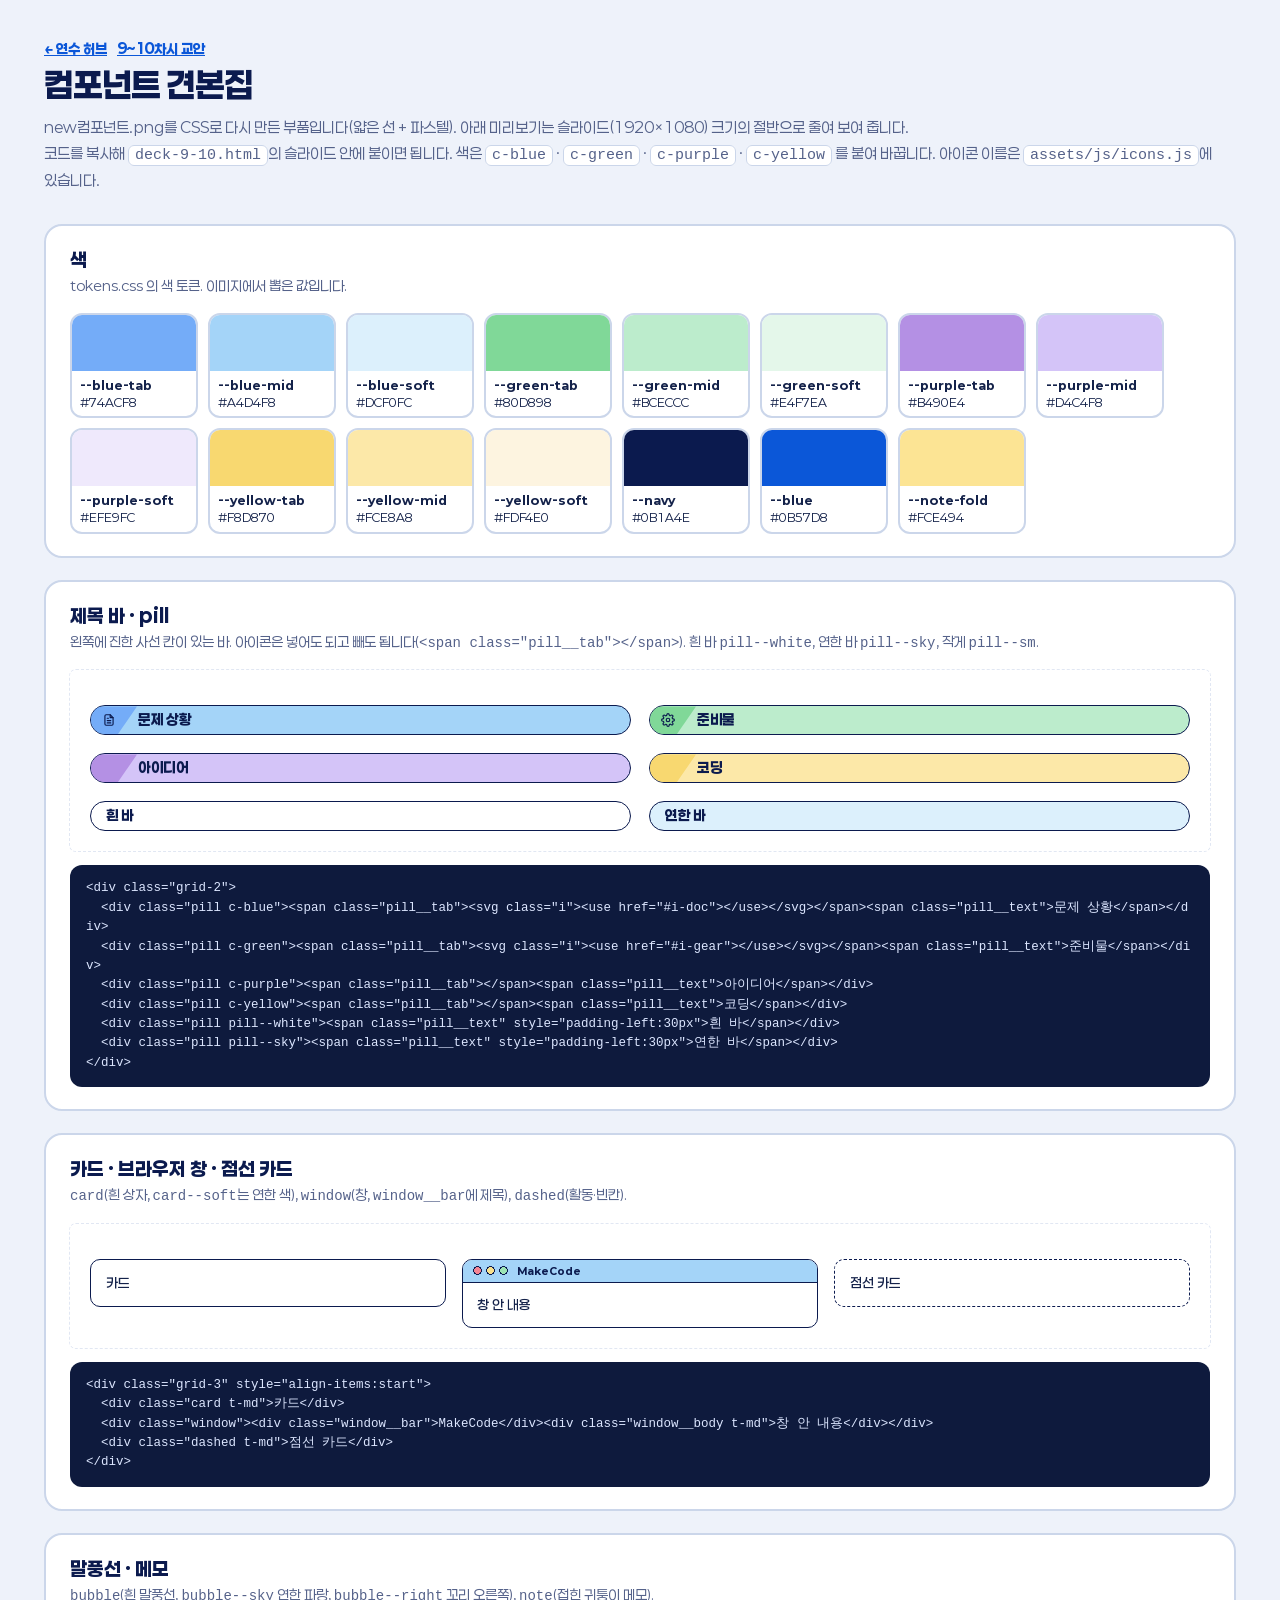
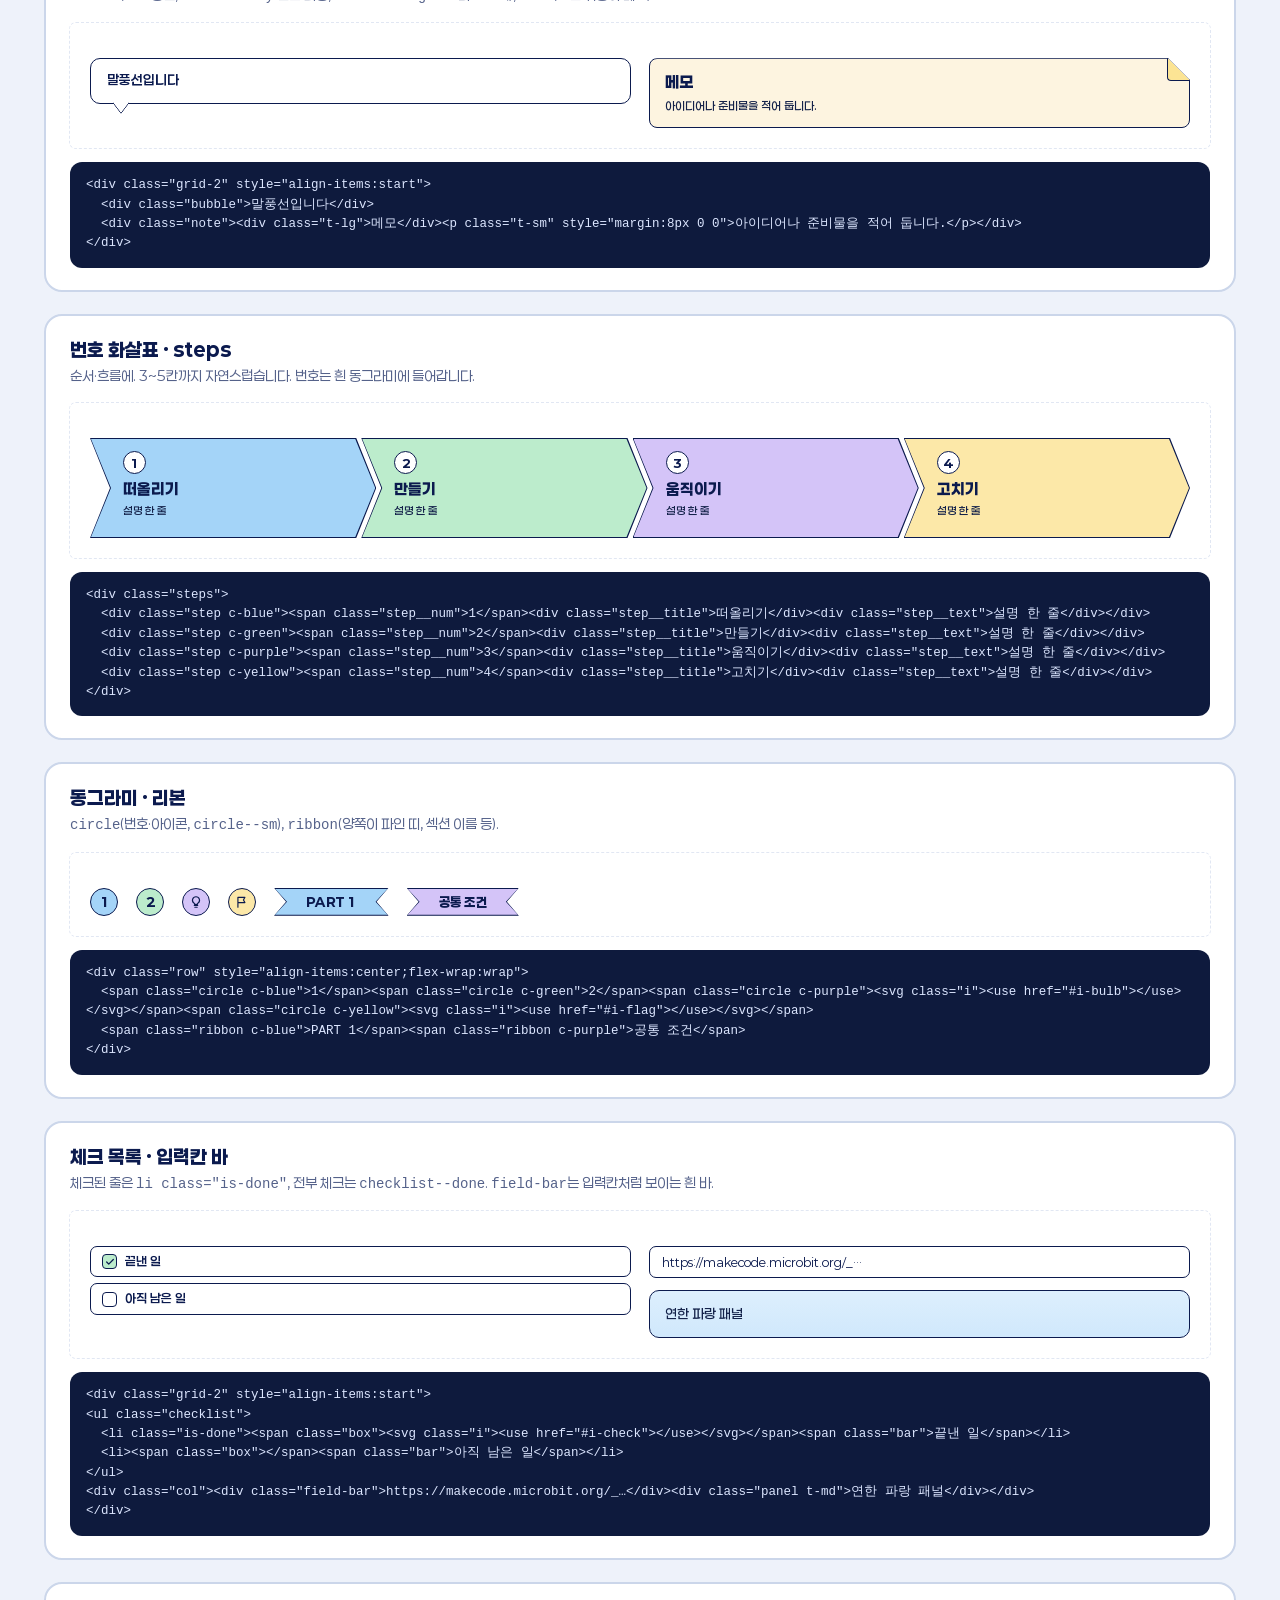
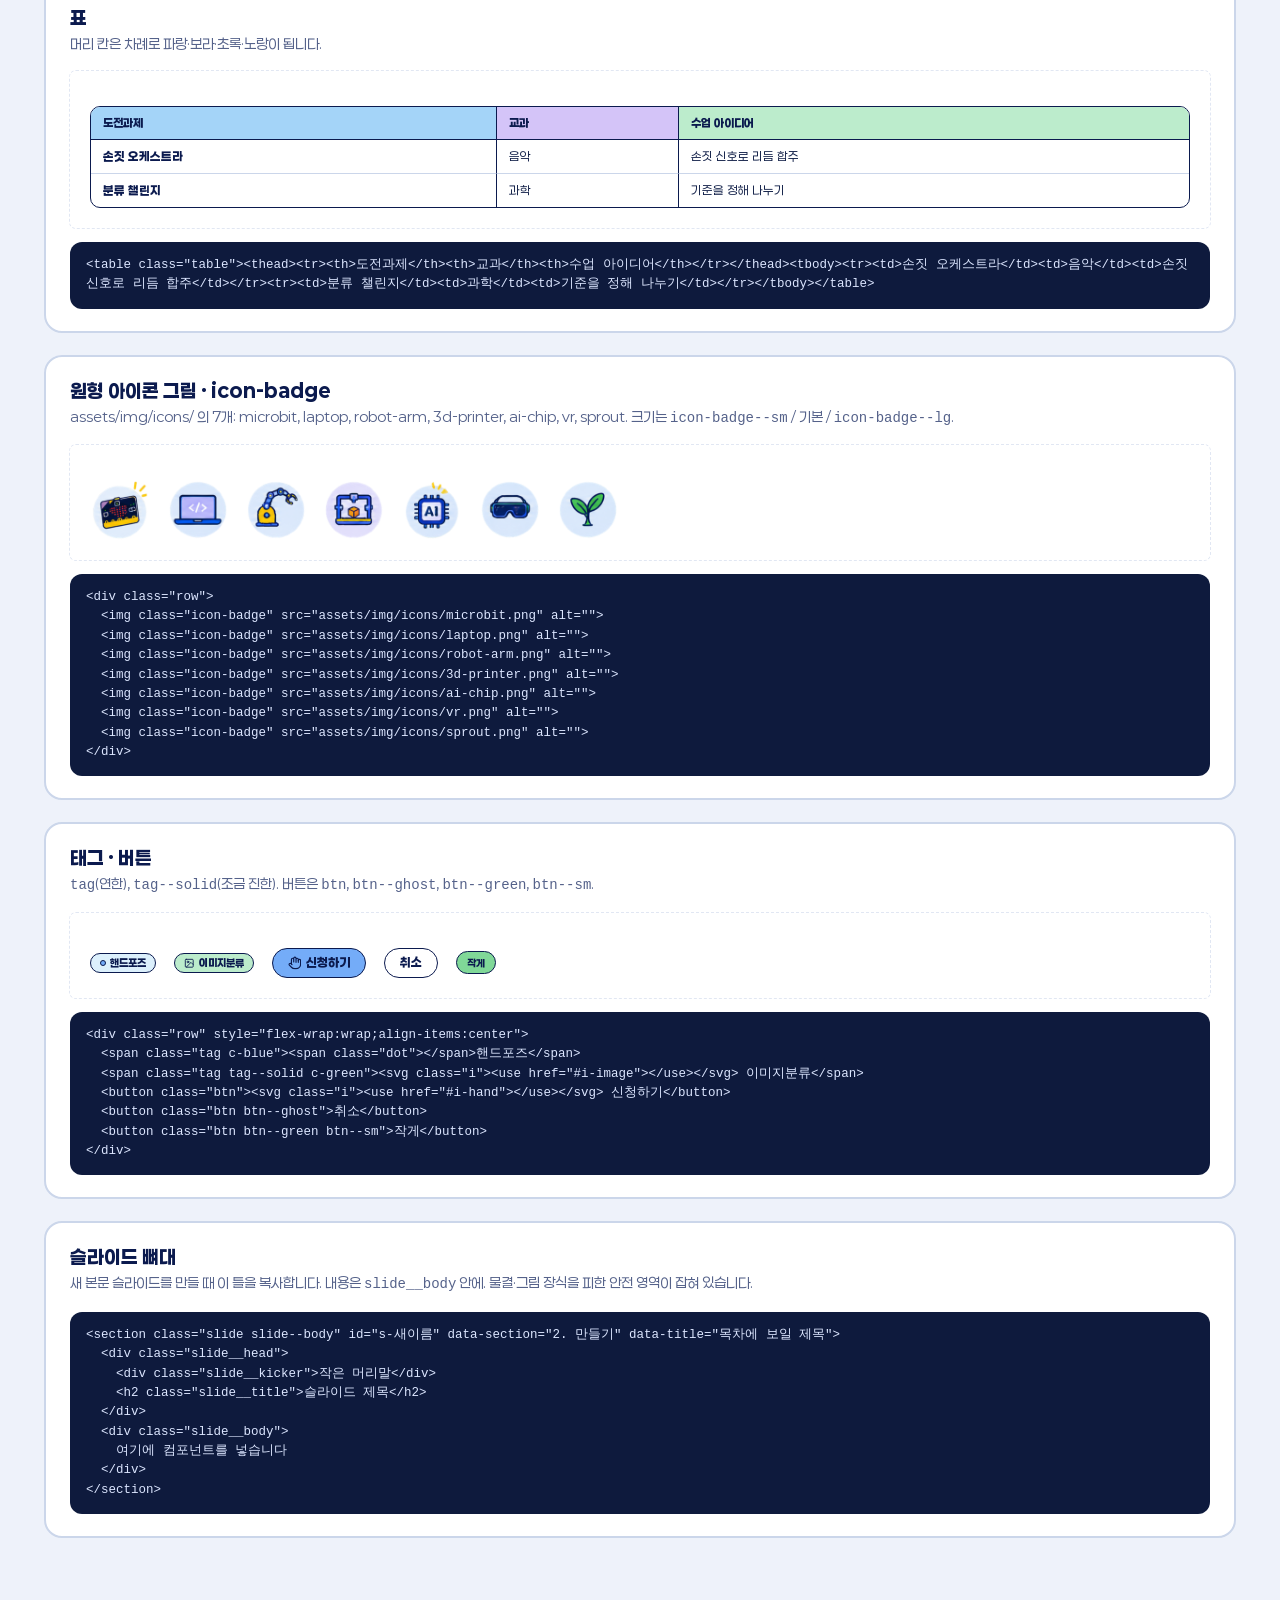
==== components.html @ ba30592c "새 컴포넌트 디자인, 도전과제에서 목록으로 돌아가기 - new컴포넌트.png 기준으로 부품을 다시 구성: 2px 선, 파스텔, 그림자·반짝이 제거 - 메모(접힌 귀퉁이), 리본, " ====
<!doctype html>
<html lang="ko">
<head>
<meta charset="utf-8">
<meta name="viewport" content="width=device-width, initial-scale=1">
<title>컴포넌트 견본집</title>
<link rel="stylesheet" href="assets/css/tokens.css">
<link rel="stylesheet" href="assets/css/components.css">
<link rel="stylesheet" href="assets/css/deck.css">
<style>
  body { margin: 0; background: #EEF2FA; font-family: var(--font); color: var(--ink); word-break: keep-all; }
  .wrap { max-width: 1240px; margin: 0 auto; padding: 40px 24px 80px; }
  h1 { margin: 0; font-size: 34px; font-weight: 800; color: var(--navy); letter-spacing: -0.03em; }
  .intro { margin: 10px 0 30px; font-size: 15px; line-height: 1.7; color: var(--muted); }
  .intro code { background: #fff; padding: 1px 6px; border-radius: 6px; border: 1px solid var(--line); }
  section.demo { margin: 22px 0; padding: 22px 24px; background: #fff; border: 2px solid var(--line); border-radius: 18px; }
  .demo h2 { margin: 0 0 4px; font-size: 19px; font-weight: 800; color: var(--navy); }
  .demo p.desc { margin: 0 0 16px; font-size: 14px; color: var(--muted); line-height: 1.6; }
  .demo__live { zoom: .5; padding: 70px 40px 40px; background: #fff; border-radius: 12px; outline: 2px dashed #E1E7F3; }
  .demo__live > * + * { margin-top: 30px; }
  pre { margin: 14px 0 0; padding: 14px 16px; background: #0E1A3D; color: #DCE6FF; border-radius: 12px; font-size: 12.5px; line-height: 1.55; overflow: auto; white-space: pre-wrap; word-break: break-all; }
  .swatches { display: flex; flex-wrap: wrap; gap: 10px; }
  .sw { width: 128px; border-radius: 12px; overflow: hidden; border: 2px solid var(--line); font-size: 12px; }
  .sw i { display: block; height: 56px; }
  .sw span { display: block; padding: 6px 8px; line-height: 1.4; }
  .nav { display: flex; gap: 10px; flex-wrap: wrap; margin-bottom: 8px; }
  .nav a { font-size: 14px; font-weight: 700; color: var(--blue); }
</style>
</head>
<body>
<div class="wrap">
  <div class="nav"><a href="index.html">← 연수 허브</a><a href="deck-9-10.html">9~10차시 교안</a></div>
  <h1>컴포넌트 견본집</h1>
  <p class="intro">
    new컴포넌트.png를 CSS로 다시 만든 부품입니다(얇은 선 + 파스텔). 아래 미리보기는 슬라이드(1920×1080) 크기의 절반으로 줄여 보여 줍니다.<br>
    코드를 복사해 <code>deck-9-10.html</code>의 슬라이드 안에 붙이면 됩니다. 색은 <code>c-blue</code> · <code>c-green</code> · <code>c-purple</code> · <code>c-yellow</code> 를 붙여 바꿉니다.
    아이콘 이름은 <code>assets/js/icons.js</code>에 있습니다.
  </p>

  <section class="demo">
    <h2>색</h2>
    <p class="desc">tokens.css 의 색 토큰. 이미지에서 뽑은 값입니다.</p>
    <div class="swatches" id="swatches"></div>
  </section>

  <section class="demo">
    <h2>제목 바 · pill</h2>
    <p class="desc">왼쪽에 진한 사선 칸이 있는 바. 아이콘은 넣어도 되고 빼도 됩니다(<code>&lt;span class="pill__tab"&gt;&lt;/span&gt;</code>). 흰 바 <code>pill--white</code>, 연한 바 <code>pill--sky</code>, 작게 <code>pill--sm</code>.</p>
    <div class="demo__live">
<div class="grid-2">
  <div class="pill c-blue"><span class="pill__tab"><svg class="i"><use href="#i-doc"/></svg></span><span class="pill__text">문제 상황</span></div>
  <div class="pill c-green"><span class="pill__tab"><svg class="i"><use href="#i-gear"/></svg></span><span class="pill__text">준비물</span></div>
  <div class="pill c-purple"><span class="pill__tab"></span><span class="pill__text">아이디어</span></div>
  <div class="pill c-yellow"><span class="pill__tab"></span><span class="pill__text">코딩</span></div>
  <div class="pill pill--white"><span class="pill__text" style="padding-left:30px">흰 바</span></div>
  <div class="pill pill--sky"><span class="pill__text" style="padding-left:30px">연한 바</span></div>
</div>
    </div>
  </section>

  <section class="demo">
    <h2>카드 · 브라우저 창 · 점선 카드</h2>
    <p class="desc"><code>card</code>(흰 상자, <code>card--soft</code>는 연한 색), <code>window</code>(창, <code>window__bar</code>에 제목), <code>dashed</code>(활동·빈칸).</p>
    <div class="demo__live">
<div class="grid-3" style="align-items:start">
  <div class="card t-md">카드</div>
  <div class="window"><div class="window__bar">MakeCode</div><div class="window__body t-md">창 안 내용</div></div>
  <div class="dashed t-md">점선 카드</div>
</div>
    </div>
  </section>

  <section class="demo">
    <h2>말풍선 · 메모</h2>
    <p class="desc"><code>bubble</code>(흰 말풍선, <code>bubble--sky</code> 연한 파랑, <code>bubble--right</code> 꼬리 오른쪽), <code>note</code>(접힌 귀퉁이 메모).</p>
    <div class="demo__live">
<div class="grid-2" style="align-items:start">
  <div class="bubble">말풍선입니다</div>
  <div class="note"><div class="t-lg">메모</div><p class="t-sm" style="margin:8px 0 0">아이디어나 준비물을 적어 둡니다.</p></div>
</div>
    </div>
  </section>

  <section class="demo">
    <h2>번호 화살표 · steps</h2>
    <p class="desc">순서·흐름에. 3~5칸까지 자연스럽습니다. 번호는 흰 동그라미에 들어갑니다.</p>
    <div class="demo__live">
<div class="steps">
  <div class="step c-blue"><span class="step__num">1</span><div class="step__title">떠올리기</div><div class="step__text">설명 한 줄</div></div>
  <div class="step c-green"><span class="step__num">2</span><div class="step__title">만들기</div><div class="step__text">설명 한 줄</div></div>
  <div class="step c-purple"><span class="step__num">3</span><div class="step__title">움직이기</div><div class="step__text">설명 한 줄</div></div>
  <div class="step c-yellow"><span class="step__num">4</span><div class="step__title">고치기</div><div class="step__text">설명 한 줄</div></div>
</div>
    </div>
  </section>

  <section class="demo">
    <h2>동그라미 · 리본</h2>
    <p class="desc"><code>circle</code>(번호·아이콘, <code>circle--sm</code>), <code>ribbon</code>(양쪽이 파인 띠, 섹션 이름 등).</p>
    <div class="demo__live">
<div class="row" style="align-items:center;flex-wrap:wrap">
  <span class="circle c-blue">1</span><span class="circle c-green">2</span><span class="circle c-purple"><svg class="i"><use href="#i-bulb"/></svg></span><span class="circle c-yellow"><svg class="i"><use href="#i-flag"/></svg></span>
  <span class="ribbon c-blue">PART 1</span><span class="ribbon c-purple">공통 조건</span>
</div>
    </div>
  </section>

  <section class="demo">
    <h2>체크 목록 · 입력칸 바</h2>
    <p class="desc">체크된 줄은 <code>li class="is-done"</code>, 전부 체크는 <code>checklist--done</code>. <code>field-bar</code>는 입력칸처럼 보이는 흰 바.</p>
    <div class="demo__live">
<div class="grid-2" style="align-items:start">
<ul class="checklist">
  <li class="is-done"><span class="box"><svg class="i"><use href="#i-check"/></svg></span><span class="bar">끝낸 일</span></li>
  <li><span class="box"></span><span class="bar">아직 남은 일</span></li>
</ul>
<div class="col"><div class="field-bar">https://makecode.microbit.org/_…</div><div class="panel t-md">연한 파랑 패널</div></div>
</div>
    </div>
  </section>

  <section class="demo">
    <h2>표</h2>
    <p class="desc">머리 칸은 차례로 파랑·보라·초록·노랑이 됩니다.</p>
    <div class="demo__live">
<table class="table"><thead><tr><th>도전과제</th><th>교과</th><th>수업 아이디어</th></tr></thead><tbody><tr><td>손짓 오케스트라</td><td>음악</td><td>손짓 신호로 리듬 합주</td></tr><tr><td>분류 챌린지</td><td>과학</td><td>기준을 정해 나누기</td></tr></tbody></table>
    </div>
  </section>

  <section class="demo">
    <h2>원형 아이콘 그림 · icon-badge</h2>
    <p class="desc">assets/img/icons/ 의 7개: microbit, laptop, robot-arm, 3d-printer, ai-chip, vr, sprout. 크기는 <code>icon-badge--sm</code> / 기본 / <code>icon-badge--lg</code>.</p>
    <div class="demo__live">
<div class="row">
  <img class="icon-badge" src="assets/img/icons/microbit.png" alt="">
  <img class="icon-badge" src="assets/img/icons/laptop.png" alt="">
  <img class="icon-badge" src="assets/img/icons/robot-arm.png" alt="">
  <img class="icon-badge" src="assets/img/icons/3d-printer.png" alt="">
  <img class="icon-badge" src="assets/img/icons/ai-chip.png" alt="">
  <img class="icon-badge" src="assets/img/icons/vr.png" alt="">
  <img class="icon-badge" src="assets/img/icons/sprout.png" alt="">
</div>
    </div>
  </section>

  <section class="demo">
    <h2>태그 · 버튼</h2>
    <p class="desc"><code>tag</code>(연한), <code>tag--solid</code>(조금 진한). 버튼은 <code>btn</code>, <code>btn--ghost</code>, <code>btn--green</code>, <code>btn--sm</code>.</p>
    <div class="demo__live">
<div class="row" style="flex-wrap:wrap;align-items:center">
  <span class="tag c-blue"><span class="dot"></span>핸드포즈</span>
  <span class="tag tag--solid c-green"><svg class="i"><use href="#i-image"/></svg> 이미지분류</span>
  <button class="btn"><svg class="i"><use href="#i-hand"/></svg> 신청하기</button>
  <button class="btn btn--ghost">취소</button>
  <button class="btn btn--green btn--sm">작게</button>
</div>
    </div>
  </section>

  <section class="demo">
    <h2>슬라이드 뼈대</h2>
    <p class="desc">새 본문 슬라이드를 만들 때 이 틀을 복사합니다. 내용은 <code>slide__body</code> 안에. 물결·그림 장식을 피한 안전 영역이 잡혀 있습니다.</p>
    <pre id="skeleton"></pre>
  </section>
</div>

<script src="assets/js/icons.js"></script>
<script>
  MK.injectIcons();
  // 코드 보여 주기
  document.querySelectorAll('.demo__live').forEach(function (el) {
    var pre = document.createElement('pre');
    pre.textContent = el.innerHTML.trim();
    el.parentNode.appendChild(pre);
  });
  document.getElementById('skeleton').textContent =
'<section class="slide slide--body" id="s-새이름" data-section="2. 만들기" data-title="목차에 보일 제목">\n' +
'  <div class="slide__head">\n' +
'    <div class="slide__kicker">작은 머리말</div>\n' +
'    <h2 class="slide__title">슬라이드 제목</h2>\n' +
'  </div>\n' +
'  <div class="slide__body">\n' +
'    여기에 컴포넌트를 넣습니다\n' +
'  </div>\n' +
'</section>';
  // 색 견본
  var cs = getComputedStyle(document.documentElement);
  ['blue-tab','blue-mid','blue-soft','green-tab','green-mid','green-soft','purple-tab','purple-mid','purple-soft','yellow-tab','yellow-mid','yellow-soft','navy','blue','note-fold'].forEach(function (k) {
    var v = cs.getPropertyValue('--' + k).trim();
    document.getElementById('swatches').insertAdjacentHTML('beforeend', '<div class="sw"><i style="background:' + v + '"></i><span><b>--' + k + '</b><br>' + v + '</span></div>');
  });
</script>
</body>
</html>
---- assets/css/tokens.css ----
/* =========================================================
   디자인 토큰 — 색·폰트·간격
   색 값은 new컴포넌트.png / 본문 슬라이드.png에서 추출했습니다.
   ========================================================= */

/* Paperlogy: 로컬 파일 먼저, 없으면 CDN */
@font-face { font-family: 'Paperlogy'; font-weight: 400; font-display: swap;
  src: url('../fonts/Paperlogy-4Regular.woff2') format('woff2'),
       url('https://cdn.jsdelivr.net/gh/projectnoonnu/2408-3@1.0/Paperlogy-4Regular.woff2') format('woff2'); }
@font-face { font-family: 'Paperlogy'; font-weight: 500; font-display: swap;
  src: url('../fonts/Paperlogy-5Medium.woff2') format('woff2'),
       url('https://cdn.jsdelivr.net/gh/projectnoonnu/2408-3@1.0/Paperlogy-5Medium.woff2') format('woff2'); }
@font-face { font-family: 'Paperlogy'; font-weight: 600; font-display: swap;
  src: url('../fonts/Paperlogy-6SemiBold.woff2') format('woff2'),
       url('https://cdn.jsdelivr.net/gh/projectnoonnu/2408-3@1.0/Paperlogy-6SemiBold.woff2') format('woff2'); }
@font-face { font-family: 'Paperlogy'; font-weight: 800; font-display: swap;
  src: url('../fonts/Paperlogy-8ExtraBold.woff2') format('woff2'),
       url('https://cdn.jsdelivr.net/gh/projectnoonnu/2408-3@1.0/Paperlogy-8ExtraBold.woff2') format('woff2'); }

:root {
  /* 글자·강조용 진한 색 */
  --blue: #0B57D8;
  --blue-deep: #0040B8;
  --green: #2CB054;
  --green-deep: #1E8F42;
  --purple: #8B72E0;
  --purple-deep: #6B52C8;
  --yellow: #F8C000;

  /* 부품 채움색 — new컴포넌트.png 에서 뽑은 파스텔 */
  --blue-tab: #74ACF8;     /* 제목 바 왼쪽 사선, 진한 칸 */
  --blue-mid: #A4D4F8;     /* 기본 채움 */
  --blue-soft: #DCF0FC;    /* 연한 바 */
  --blue-panel: #D0E8FC;   /* 패널 */
  --blue-bar: #A4D4F8;     /* 창 위쪽 막대 */
  --green-tab: #80D898;
  --green-mid: #BCECCC;
  --green-soft: #E4F7EA;
  --mint: #BCECCC;
  --purple-tab: #B490E4;
  --purple-mid: #D4C4F8;
  --purple-soft: #EFE9FC;
  --yellow-tab: #F8D870;
  --yellow-mid: #FCE8A8;
  --yellow-soft: #FDF4E0;  /* 메모 */
  --note-fold: #FCE494;    /* 메모 접힌 귀퉁이 */

  /* 선·글자 */
  --navy: #0B1A4E;
  --ink: #14224A;
  --muted: #55628A;
  --line: #CBD6EA;
  --sky: #EEF6FD;
  --paper: #FFFFFF;
  --red: #E05A4E;
  --dot-red: #F48494;
  --dot-yellow: #F8E08C;
  --dot-green: #9CE4B4;

  /* 모양 — 선은 얇게, 그림자는 거의 없이 */
  --stroke: 2px;
  --r-xl: 28px;
  --r-lg: 20px;
  --r-md: 16px;
  --r-sm: 10px;
  --pop: 0 4px 16px rgba(11, 26, 78, .06);

  --font: 'Paperlogy', -apple-system, 'Apple SD Gothic Neo', 'Malgun Gothic', system-ui, sans-serif;
}

/* 색 테마 묶음: 부품에 .c-blue / .c-green / .c-purple / .c-yellow 를 붙이면
   --c(진한 글자색) --c-tab(진한 칸) --c-mid(기본 채움) --c-soft(연한 채움) 가 바뀝니다 */
.c-blue   { --c: var(--blue);   --c-deep: var(--blue-deep);   --c-tab: var(--blue-tab);   --c-mid: var(--blue-mid);   --c-soft: var(--blue-soft); }
.c-green  { --c: var(--green);  --c-deep: var(--green-deep);  --c-tab: var(--green-tab);  --c-mid: var(--green-mid);  --c-soft: var(--green-soft); }
.c-purple { --c: var(--purple); --c-deep: var(--purple-deep); --c-tab: var(--purple-tab); --c-mid: var(--purple-mid); --c-soft: var(--purple-soft); }
.c-yellow { --c: #D9A800;       --c-deep: #9A7400;            --c-tab: var(--yellow-tab); --c-mid: var(--yellow-mid); --c-soft: var(--yellow-soft); }
---- assets/css/components.css ----
/* =========================================================
   컴포넌트 — new컴포넌트.png 를 CSS로 다시 만든 부품
   얇은 남색 선(2px) + 파스텔 채움 + 그림자 거의 없음
   크기는 1920×1080 슬라이드 기준(px)입니다.
   견본과 사용법: components.html
   ========================================================= */

.i { width: 1em; height: 1em; flex: none; fill: none; stroke: currentColor;
  stroke-width: 2; stroke-linecap: round; stroke-linejoin: round; vertical-align: -0.14em; }

/* 예전 노란 반짝이 장식은 쓰지 않습니다 (클래스는 남겨 두어도 아무것도 그리지 않음) */
.sparkle::after { content: none; }

/* ---------- 선으로 테두리를 그린 모양 (화살표·리본) ----------
   --shape 에 다각형을 넣으면 바깥(남색)과 안쪽(채움) 두 겹으로 그려 얇은 테두리를 만듭니다 */
.shape, .step, .ribbon, .divider__part { position: relative; isolation: isolate; }
.shape::before, .shape::after, .step::before, .step::after, .ribbon::before, .ribbon::after, .divider__part::before, .divider__part::after { content: ''; position: absolute; clip-path: var(--shape); }
.shape::before, .step::before, .ribbon::before, .divider__part::before { inset: 0; background: var(--navy); z-index: -2; }
.shape::after, .step::after, .ribbon::after, .divider__part::after { inset: var(--stroke); background: var(--fill, var(--c-mid, var(--blue-mid))); z-index: -1; }

/* ---------- 제목 바 (pill) ----------
   <div class="pill c-blue"><span class="pill__tab"><svg class="i"><use href="#i-doc"/></svg></span><span class="pill__text">문제 상황</span></div>
   아이콘 없이 <span class="pill__tab"></span> 만 두어도 됩니다 */
.pill {
  display: inline-flex; align-items: center; min-height: 60px; max-width: 100%;
  border: var(--stroke) solid var(--navy); border-radius: 999px; background: var(--c-mid, var(--blue-mid));
  overflow: hidden; color: var(--navy);
}
.pill__tab {
  align-self: stretch; flex: none; width: 92px; display: grid; place-items: center; padding-right: 22px;
  background: var(--c-tab, var(--blue-tab)); color: var(--navy); font-size: 28px;
  clip-path: polygon(0 0, 100% 0, 58% 100%, 0 100%);
}
.pill__text { padding: 6px 36px 6px 2px; font-size: 29px; font-weight: 800; letter-spacing: -0.02em; line-height: 1.25; }
.pill--white { background: var(--paper); }
.pill--sky { background: var(--blue-soft); }
.pill--soft { } /* 예전 이름 (지금은 기본과 같음) */
.pill--sm { min-height: 50px; }
.pill--sm .pill__tab { width: 72px; font-size: 24px; padding-right: 16px; }
.pill--sm .pill__text { font-size: 24px; padding: 4px 26px 4px 0; }

/* ---------- 기본 카드 · 패널 · 점선 카드 ---------- */
.card {
  border: var(--stroke) solid var(--navy); border-radius: var(--r-lg); background: var(--paper);
  padding: 26px 30px;
}
.card--soft { background: var(--c-soft, var(--sky)); }
.card--pop { box-shadow: var(--pop); }
.panel {
  border: var(--stroke) solid var(--navy); border-radius: var(--r-lg);
  background: linear-gradient(180deg, #DDEFFD 0%, var(--blue-panel) 100%); padding: 26px 30px;
}
.dashed {
  border: var(--stroke) dashed var(--navy); border-radius: var(--r-lg); background: var(--paper);
  padding: 26px 30px;
}

/* ---------- 브라우저 창 ---------- */
.window {
  border: var(--stroke) solid var(--navy); border-radius: var(--r-lg); background: var(--paper);
  overflow: hidden; display: flex; flex-direction: column;
}
.window__bar {
  flex: none; height: 46px; display: flex; align-items: center; gap: 12px; padding: 0 20px;
  background: var(--blue-bar); border-bottom: var(--stroke) solid var(--navy);
  font-size: 20px; font-weight: 700; color: var(--navy);
}
.window__bar::before {
  content: ''; flex: none; width: 70px; height: 18px; margin-right: 6px;
  background:
    radial-gradient(circle at 9px 9px, var(--dot-red) 0 6.5px, var(--navy) 7px 8.5px, transparent 9px),
    radial-gradient(circle at 35px 9px, var(--dot-yellow) 0 6.5px, var(--navy) 7px 8.5px, transparent 9px),
    radial-gradient(circle at 61px 9px, var(--dot-green) 0 6.5px, var(--navy) 7px 8.5px, transparent 9px);
}
.window__body { flex: 1; padding: 24px 28px; min-height: 0; }
.window__body--flush { padding: 0; }

/* ---------- 메모 (접힌 귀퉁이) ---------- */
.note {
  position: relative; border: var(--stroke) solid var(--navy); border-radius: var(--r-md); background: var(--yellow-soft);
  padding: 26px 30px; clip-path: polygon(0 0, calc(100% - 44px) 0, 100% 44px, 100% 100%, 0 100%);
}
.note::after {
  content: ''; position: absolute; top: calc(-1 * var(--stroke)); right: calc(-1 * var(--stroke)); width: 44px; height: 44px;
  border-left: var(--stroke) solid var(--navy); border-bottom: var(--stroke) solid var(--navy); border-bottom-left-radius: 8px;
  background: linear-gradient(to bottom left, transparent calc(50% - 1.2px), var(--navy) calc(50% - 1.2px), var(--navy) calc(50% + 1.2px), var(--note-fold) calc(50% + 1.2px));
}
/* 예전 클립보드 카드 이름은 기본 카드처럼 보입니다 */
.clip { border: var(--stroke) solid var(--navy); border-radius: var(--r-lg); background: var(--paper); padding: 26px 30px; }

/* ---------- 말풍선 ---------- */
.bubble {
  --bb: var(--paper);
  position: relative; border: var(--stroke) solid var(--navy); border-radius: var(--r-lg); background: var(--bb);
  padding: 24px 32px; font-size: 27px; font-weight: 600; color: var(--navy); line-height: 1.45;
}
.bubble::before { /* 꼬리 */
  content: ''; position: absolute; left: 46px; bottom: -15px; width: 26px; height: 26px;
  background: var(--bb); border-right: var(--stroke) solid var(--navy); border-bottom: var(--stroke) solid var(--navy);
  transform: rotate(45deg) skew(8deg, 8deg); border-bottom-right-radius: 3px;
}
.bubble--right::before { left: auto; right: 46px; }
.bubble--white { --bb: var(--paper); }
.bubble--sky { --bb: var(--blue-soft); }

/* ---------- 리본 ---------- */
.ribbon {
  --shape: polygon(0 0, 100% 0, calc(100% - 24px) 50%, 100% 100%, 0 100%, 24px 50%);
  --fill: var(--c-mid, var(--blue-mid));
  display: inline-flex; align-items: center; justify-content: center; min-height: 56px; padding: 6px 64px;
  font-size: 26px; font-weight: 800; color: var(--navy); letter-spacing: .02em;
}

/* ---------- 번호 화살표 단계 ---------- */
.steps { display: flex; }
.step {
  --shape: polygon(0 0, calc(100% - 40px) 0, 100% 50%, calc(100% - 40px) 100%, 0 100%, 40px 50%);
  --fill: var(--c-mid, var(--blue-mid));
  flex: 1; min-width: 0; min-height: 200px; padding: 26px 62px 26px 66px; margin-right: -30px;
}
.step:last-child { margin-right: 0; }
.step__num {
  display: inline-grid; place-items: center; width: 46px; height: 46px; border-radius: 50%;
  border: var(--stroke) solid var(--navy); background: var(--paper); color: var(--navy); font-size: 24px; font-weight: 800;
}
.step__title { margin-top: 12px; font-size: 31px; font-weight: 800; color: var(--navy); line-height: 1.2; }
.step__text { margin-top: 8px; font-size: 22px; font-weight: 500; color: var(--ink); line-height: 1.4; }
.step__meta { margin-top: 8px; font-size: 22px; font-weight: 800; color: var(--navy); }

/* ---------- 동그라미 ---------- */
.circle {
  display: inline-grid; place-items: center; width: 56px; height: 56px; border-radius: 50%; flex: none;
  border: var(--stroke) solid var(--navy); background: var(--c-mid, var(--blue-mid)); color: var(--navy);
  font-size: 26px; font-weight: 800;
}
.circle .i { font-size: 28px; }
.circle--sm { width: 42px; height: 42px; font-size: 20px; }
.circle--sm .i { font-size: 22px; }

/* ---------- 원형 아이콘 그림 ---------- */
.icon-badge { width: 120px; height: 120px; flex: none; object-fit: contain; display: block; }
.icon-badge--sm { width: 88px; height: 88px; }
.icon-badge--lg { width: 170px; height: 170px; }

/* ---------- 체크 목록 (흰 줄 + 작은 네모) ---------- */
.checklist { list-style: none; margin: 0; padding: 0; display: grid; gap: 12px; }
.checklist li {
  display: flex; align-items: center; gap: 16px; padding: 12px 22px;
  border: var(--stroke) solid var(--navy); border-radius: 14px; background: var(--paper);
}
.checklist .box {
  flex: none; width: 30px; height: 30px; border: var(--stroke) solid var(--navy); border-radius: 8px;
  background: var(--paper); display: grid; place-items: center; color: var(--navy);
}
.checklist .is-done .box, .checklist--done .box { background: var(--green-mid); }
.checklist .box .i { width: 20px; height: 20px; stroke-width: 3; }
.checklist .bar { flex: 1; font-size: 25px; font-weight: 600; color: var(--navy); line-height: 1.4; }

/* ---------- 입력칸 모양 바 ---------- */
.field-bar { display: flex; align-items: center; min-height: 64px; padding: 10px 24px; border: var(--stroke) solid var(--navy); border-radius: 14px; background: var(--paper); font-size: 24px; color: var(--navy); }

/* ---------- 작은 표지(태그) ---------- */
.tag {
  display: inline-flex; align-items: center; gap: 8px; height: 40px; padding: 0 18px;
  border: var(--stroke) solid var(--navy); border-radius: 999px; background: var(--c-soft, var(--sky));
  font-size: 21px; font-weight: 800; color: var(--navy); white-space: nowrap;
}
.tag .dot { width: 12px; height: 12px; border-radius: 50%; background: var(--c-tab, var(--blue-tab)); border: 1.5px solid var(--navy); }
.tag--solid { background: var(--c-mid, var(--blue-mid)); color: var(--navy); }

/* ---------- 버튼 (슬라이드 안) ---------- */
.btn {
  --bfill: var(--blue-tab);
  display: inline-flex; align-items: center; justify-content: center; gap: 10px;
  height: 60px; padding: 0 30px; border: var(--stroke) solid var(--navy); border-radius: 999px;
  background: var(--bfill); color: var(--navy); font: 800 25px/1 var(--font); cursor: pointer; white-space: nowrap;
  transition: background-color .12s, transform .08s; text-decoration: none;
}
.btn:hover { filter: brightness(1.04) saturate(1.05); }
.btn:active { transform: translateY(1px); }
.btn:disabled, .btn[aria-disabled='true'] { background: #EDF0F6; color: #7C87A6; border-color: #B7C0D6; cursor: not-allowed; transform: none; filter: none; }
.btn--ghost { --bfill: var(--paper); }
.btn--green { --bfill: var(--green-tab); }
.btn--purple { --bfill: var(--purple-tab); }
.btn--yellow { --bfill: var(--yellow-tab); }
.btn--danger { --bfill: var(--dot-red); }
.btn--sm { height: 46px; padding: 0 20px; font-size: 20px; }
.btn .i { font-size: 1.1em; }

/* ---------- 텍스트 링크 ---------- */
.link { color: var(--blue); font-weight: 800; text-decoration: none; border-bottom: 2px solid var(--blue-mid); }
.link:hover { border-bottom-color: var(--blue); }

/* ---------- 표 ---------- */
.table { width: 100%; border-collapse: separate; border-spacing: 0; border: var(--stroke) solid var(--navy); border-radius: var(--r-lg); overflow: hidden; background: var(--paper); }
.table th, .table td { padding: 16px 24px; text-align: left; font-size: 24px; line-height: 1.4; vertical-align: top; border-bottom: 1.5px solid var(--line); border-right: var(--stroke) solid var(--navy); }
.table th:last-child, .table td:last-child { border-right: 0; }
.table th { font-weight: 800; color: var(--navy); font-size: 23px; border-bottom: var(--stroke) solid var(--navy); background: var(--blue-mid); }
.table th:nth-child(2) { background: var(--purple-mid); }
.table th:nth-child(3) { background: var(--green-mid); }
.table th:nth-child(4) { background: var(--yellow-mid); }
.table tr:last-child td { border-bottom: 0; }
.table td:first-child { font-weight: 800; color: var(--navy); white-space: nowrap; }
---- assets/css/deck.css ----
/* =========================================================
   슬라이드 무대 — 1920×1080을 화면에 맞춰 축소·확대
   ========================================================= */
* { box-sizing: border-box; }
html, body { margin: 0; height: 100%; }
body.deck-page { overflow: hidden; background: #E6ECF7; font-family: var(--font); color: var(--ink); -webkit-font-smoothing: antialiased; }

.deck-viewport { position: fixed; inset: 0; overflow: hidden; }
.deck-stage {
  word-break: keep-all; overflow-wrap: break-word;
  position: absolute; left: 0; top: 0; width: 1920px; height: 1080px; transform-origin: 0 0;
  background: var(--paper); box-shadow: 0 10px 40px rgba(11, 31, 85, .18); overflow: hidden;
}

/* ---------- 슬라이드 ---------- */
.slide { position: absolute; inset: 0; display: none; background: var(--paper) no-repeat center / cover; overflow: hidden; }
.slide.is-active { display: block; animation: slide-in .28s ease-out; }
@keyframes slide-in { from { opacity: 0; transform: translateY(8px); } to { opacity: 1; transform: none; } }
@media (prefers-reduced-motion: reduce) { .slide.is-active { animation: none; } }

.slide--cover   { background-image: url('../img/bg-cover.jpg'); }
.slide--body    { background-image: url('../img/bg-body.jpg'); }
.slide--pixel   { background-image: url('../img/bg-pixel.jpg'); }
.slide--pastel  { background-image: url('../img/bg-pastel.jpg'); }

/* 본문 슬라이드 안전 영역: 물결·그림 장식을 피해서 배치 */
.slide__head { position: absolute; left: 150px; top: 92px; right: 380px; }
.slide__kicker { display: inline-flex; align-items: center; gap: 12px; font-size: 24px; font-weight: 800; color: var(--blue); letter-spacing: .02em; }
.slide__kicker::before { content: ''; width: 34px; height: 10px; border-radius: 5px; background: var(--blue); }
.slide__title { margin: 10px 0 0; font-size: 58px; font-weight: 800; line-height: 1.18; letter-spacing: -0.035em; color: var(--navy); }
.slide__lead { margin: 14px 0 0; font-size: 28px; font-weight: 500; color: var(--muted); line-height: 1.45; }
.slide__body { position: absolute; left: 150px; right: 300px; top: 272px; bottom: 180px; }
.slide__body--tall { top: 236px; }

.slide__footer {
  position: absolute; left: 620px; right: 620px; bottom: 34px; text-align: center;
  font-size: 19px; font-weight: 600; color: #4A5A86; letter-spacing: -0.01em; white-space: nowrap;
}
.slide__footer b { margin-left: 14px; font-weight: 800; color: var(--navy); }
.slide--cover .slide__footer, .slide--pixel .slide__footer, .slide--pastel .slide__footer { display: none; }

/* ---------- 글자 도우미 ---------- */
.t-xl { font-size: 40px; font-weight: 800; line-height: 1.25; color: var(--navy); letter-spacing: -0.03em; }
.t-lg { font-size: 32px; font-weight: 800; line-height: 1.3; color: var(--navy); letter-spacing: -0.02em; }
.t-md { font-size: 27px; font-weight: 500; line-height: 1.5; }
.t-sm { font-size: 23px; font-weight: 500; line-height: 1.5; }
.t-muted { color: var(--muted); }
.t-blue { color: var(--blue); }
.t-strong { font-weight: 800; color: var(--navy); }
.mark { background: linear-gradient(transparent 58%, var(--yellow-mid) 58%); padding: 0 4px; }
.kbd { display: inline-block; min-width: 40px; padding: 2px 10px; border: var(--stroke) solid var(--navy); border-radius: 8px; background: var(--paper); font-size: .85em; font-weight: 800; text-align: center; }
.mono { font-family: 'SFMono-Regular', Menlo, Consolas, monospace; letter-spacing: 0; }

/* ---------- 배치 도우미 ---------- */
.row { display: flex; gap: 36px; }
.col { display: flex; flex-direction: column; gap: 24px; min-width: 0; }
.grow { flex: 1; min-width: 0; }
.center { display: flex; align-items: center; justify-content: center; }
.grid-2 { display: grid; grid-template-columns: 1fr 1fr; gap: 36px; }
.grid-3 { display: grid; grid-template-columns: repeat(3, 1fr); gap: 32px; }
.grid-4 { display: grid; grid-template-columns: repeat(4, 1fr); gap: 28px; }
.fill { height: 100%; }
.mt-s { margin-top: 16px; } .mt-m { margin-top: 28px; } .mt-l { margin-top: 44px; }

/* =========================================================
   표지
   ========================================================= */
.cover { position: absolute; left: 172px; top: 352px; width: 1100px; }
.cover__session { display: inline-flex; align-items: center; gap: 14px; }
.cover__course { font-size: 24px; font-weight: 600; color: var(--muted); }
.cover__title { margin: 24px 0 0; font-size: 66px; font-weight: 800; line-height: 1.16; letter-spacing: -0.04em; color: var(--navy); }
.cover__title em { font-style: normal; color: var(--blue); }
.cover__tagline { margin: 18px 0 0; font-size: 29px; font-weight: 600; color: var(--green-deep); }
.cover__meta { margin: 26px 0 0; font-size: 24px; font-weight: 600; color: var(--navy); line-height: 1.5; }
.cover__meta b { font-weight: 800; }

/* =========================================================
   섹션 구분 (픽셀 배경)
   ========================================================= */
.divider { position: absolute; left: 460px; right: 460px; top: 300px; text-align: center; }
.divider__part { --shape: polygon(0 0, 100% 0, calc(100% - 22px) 50%, 100% 100%, 0 100%, 22px 50%); --fill: var(--blue-mid); display: inline-flex; align-items: center; min-height: 54px; padding: 6px 56px; font-size: 25px; font-weight: 800; color: var(--navy); letter-spacing: .12em; }
.divider__title { margin: 30px 0 0; font-size: 84px; font-weight: 800; letter-spacing: -0.04em; color: var(--navy); line-height: 1.15; }
.divider__text { margin: 24px auto 0; max-width: 900px; font-size: 30px; font-weight: 500; color: var(--muted); line-height: 1.5; }
.divider__time { margin-top: 34px; display: inline-flex; align-items: center; gap: 12px; font-size: 28px; font-weight: 800; color: var(--green-deep); }

/* =========================================================
   7~8차시 연결: 보는 눈 → 판단 → 움직임
   ========================================================= */
.chain { display: grid; grid-template-columns: 1fr 120px 1fr 120px 1fr; align-items: stretch; }
.chain__node { display: flex; flex-direction: column; align-items: center; text-align: center; gap: 12px; padding: 30px 26px; }
.chain__node .icon-badge { margin-top: -8px; }
.chain__step { font-size: 24px; font-weight: 800; color: var(--blue); }
.chain__name { font-size: 34px; font-weight: 800; color: var(--navy); }
.chain__desc { font-size: 23px; color: var(--ink); line-height: 1.45; }
.chain__arrow { display: flex; flex-direction: column; align-items: center; justify-content: center; gap: 6px; font-size: 20px; font-weight: 800; color: var(--muted); }
.chain__arrow svg { width: 80px; height: 40px; }

/* =========================================================
   오늘의 흐름: 시간 막대
   ========================================================= */
.timeline { display: flex; height: 64px; border: var(--stroke) solid var(--navy); border-radius: 999px; overflow: hidden; background: var(--paper); }
.timeline > div { display: flex; align-items: center; justify-content: center; font-size: 20px; font-weight: 800; color: var(--navy); border-right: var(--stroke) solid var(--navy); white-space: nowrap; }
.timeline > div:last-child { border-right: 0; }
.timeline .tl-break { background: repeating-linear-gradient(135deg, #EEF2FA 0 10px, #DDE5F3 10px 20px); color: var(--muted); }
.timeline-labels { display: flex; margin-top: 10px; font-size: 19px; font-weight: 600; color: var(--muted); }
.timeline-labels > span { white-space: nowrap; }

/* =========================================================
   도전과제 한눈에 보기
   ========================================================= */
.ch-overview { display: grid; grid-template-columns: repeat(4, 1fr); gap: 24px 26px; }
.ch-card {
  position: relative; display: flex; flex-direction: column; border: var(--stroke) solid var(--navy); border-radius: 24px;
  background: var(--paper); overflow: hidden; cursor: pointer; text-align: left; padding: 0; font: inherit; color: inherit;
  transition: transform .12s, box-shadow .12s;
}
.ch-card:hover { transform: translateY(-3px); box-shadow: 0 10px 24px rgba(11, 26, 78, .10); }
.ch-card__img { height: 150px; background: var(--c-soft) center / cover; border-bottom: var(--stroke) solid var(--navy); }
.ch-card__body { padding: 14px 20px 16px; display: flex; flex-direction: column; gap: 6px; flex: 1; }
.ch-card__cat { font-size: 18px; font-weight: 800; color: var(--c-deep); }
.ch-card__title { font-size: 25px; font-weight: 800; color: var(--navy); line-height: 1.25; letter-spacing: -0.02em; }
.ch-card__seats { margin-top: auto; display: flex; align-items: center; justify-content: space-between; font-size: 20px; font-weight: 800; color: var(--muted); }
.ch-card__seats .left { color: var(--green-deep); }
.ch-card__seats .full { color: var(--red); }
.ch-card.is-mine { outline: 4px solid var(--yellow-tab); outline-offset: 3px; }
.ch-card__mine { position: absolute; top: 12px; right: 12px; }
.ch-legend { display: flex; gap: 14px; flex-wrap: wrap; }

/* 좌석 점 */
.seats { display: flex; gap: 8px; }
.seats i { width: 22px; height: 22px; border-radius: 50%; border: var(--stroke) solid var(--navy); background: var(--paper); }
.seats i.on { background: var(--c-tab, var(--blue-tab)); }
.seats--lg i { width: 32px; height: 32px; }

/* =========================================================
   도전과제 상세 슬라이드
   ========================================================= */
.ch-head { position: absolute; left: 150px; top: 84px; right: 400px; }
.ch-head__tags { display: flex; gap: 12px; align-items: center; }
.ch-head__title { margin: 14px 0 0; font-size: 54px; font-weight: 800; line-height: 1.15; letter-spacing: -0.035em; color: var(--navy); }
.ch-head__q { margin: 10px 0 0; font-size: 29px; font-weight: 700; color: var(--c-deep); line-height: 1.35; }

.ch-grid { position: absolute; left: 150px; right: 290px; top: 296px; bottom: 170px; display: grid; grid-template-columns: 500px 1fr 300px; gap: 32px; }
.ch-photo { border: var(--stroke) solid var(--navy); border-radius: var(--r-lg); overflow: hidden; background: var(--c-soft) center / cover; aspect-ratio: 16 / 9; }
.ch-materials { padding: 18px 24px 20px; border: var(--stroke) solid var(--navy); border-radius: var(--r-md); background: var(--paper); }
.ch-materials p { font-size: 22px; }
.ch-photo-note { margin-top: 8px; font-size: 16px; color: var(--muted); }
.ch-sec { display: flex; flex-direction: column; gap: 10px; }
.ch-sec__h { display: flex; align-items: center; gap: 10px; font-size: 25px; font-weight: 800; color: var(--navy); }
.ch-sec__h .ico { width: 42px; height: 42px; border-radius: 50%; display: grid; place-items: center; background: var(--c-mid); border: var(--stroke) solid var(--navy); color: var(--navy); font-size: 22px; }

.ch-sec p { margin: 0; font-size: 23px; line-height: 1.5; color: var(--ink); }
.ch-model { display: flex; flex-direction: column; gap: 6px; padding: 16px 20px; border-radius: var(--r-md); background: var(--c-soft); border: var(--stroke) solid var(--navy); }
.ch-model__name { font-size: 22px; font-weight: 800; color: var(--navy); }
.ch-model__sends { font-size: 19px; color: var(--ink); line-height: 1.4; }
.ch-model a { font-size: 19px; }
.ch-hint { font-size: 22px !important; padding: 18px 26px !important; font-weight: 500 !important; }
.ch-back { --bfill: var(--blue-soft); margin-left: 8px; height: 40px; font-size: 19px; padding: 0 18px; color: var(--blue-deep); }
.apply__back { align-self: center; border: 0; background: none; padding: 2px 4px; font: 700 19px/1.2 var(--font); color: var(--blue-deep); cursor: pointer; display: inline-flex; align-items: center; gap: 6px; }
.apply__back:hover { text-decoration: underline; text-underline-offset: 4px; }
.ch-hint b { font-weight: 800; color: var(--c-deep, var(--blue)); }

/* 신청 패널 */
.apply { display: flex; flex-direction: column; gap: 16px; padding: 26px 24px; border: var(--stroke) solid var(--navy); border-radius: var(--r-lg); background: var(--paper); box-shadow: var(--pop); }
.apply__h { font-size: 22px; font-weight: 800; color: var(--muted); }
.apply__count { font-size: 52px; font-weight: 800; color: var(--navy); line-height: 1; letter-spacing: -0.03em; }
.apply__count small { font-size: 26px; color: var(--muted); }
.apply__names { display: flex; flex-wrap: wrap; gap: 8px; min-height: 44px; }
.apply__empty { font-size: 19px; color: var(--muted); line-height: 1.4; }
.apply__state { font-size: 19px; font-weight: 700; color: var(--muted); line-height: 1.4; }
.apply .btn { width: 100%; }
.name-chip { display: inline-flex; align-items: center; gap: 6px; height: 40px; padding: 0 16px; border-radius: 999px; background: var(--c-soft, var(--sky)); border: var(--stroke) solid var(--navy); font-size: 20px; font-weight: 800; color: var(--navy); }
.name-chip.is-me { background: var(--yellow-mid); }
.name-chip .x { display: none; border: 0; background: none; padding: 0; margin-right: -6px; cursor: pointer; color: var(--red); font-size: 22px; }
.is-admin .name-chip .x { display: inline-flex; }

/* =========================================================
   현황판
   ========================================================= */
.board { display: grid; grid-template-columns: repeat(4, 1fr); gap: 22px; }
.board__card { display: flex; flex-direction: column; gap: 12px; padding: 20px 22px; border: var(--stroke) solid var(--navy); border-radius: 24px; background: var(--paper); min-height: 230px; }
.board__top { display: flex; align-items: center; justify-content: space-between; gap: 8px; }
.board__title { font-size: 24px; font-weight: 800; color: var(--navy); line-height: 1.25; letter-spacing: -0.02em; }
.board__count { font-size: 30px; font-weight: 800; color: var(--navy); white-space: nowrap; }
.board__count small { font-size: 20px; color: var(--muted); }
.board__names { display: flex; flex-wrap: wrap; gap: 8px; }
.board__closed { font-size: 18px; font-weight: 800; color: var(--red); }
.board__admin { margin-top: auto; display: none; gap: 8px; }
.is-admin .board__admin { display: flex; }
.board__summary { display: flex; flex-direction: column; justify-content: center; gap: 12px; padding: 24px; border-radius: 24px; background: var(--sky); border: var(--stroke) dashed var(--navy); }
.board__summary .big { font-size: 56px; font-weight: 800; color: var(--navy); line-height: 1; }
.sub-mark { display: inline-grid; place-items: center; width: 26px; height: 26px; border-radius: 50%; background: var(--green-mid); border: 1.5px solid var(--navy); color: var(--navy); font-size: 16px; }
.name-chip.is-pending { background: var(--paper); border-style: dashed; color: var(--muted); }

/* =========================================================
   타이머
   ========================================================= */
.timer { display: flex; flex-direction: column; align-items: center; gap: 20px; }
.timer__face { font-size: 150px; font-weight: 800; color: var(--navy); line-height: 1; letter-spacing: -0.04em; font-variant-numeric: tabular-nums; }
.timer.is-done .timer__face { color: var(--red); animation: blink 1s steps(2) infinite; }
@keyframes blink { 50% { opacity: .35; } }
.timer__bar { width: 100%; height: 22px; border: var(--stroke) solid var(--navy); border-radius: 999px; overflow: hidden; background: var(--paper); }
.timer__bar > i { display: block; height: 100%; background: var(--green-tab); transition: width .5s linear; }
.timer__btns { display: flex; gap: 12px; }

/* =========================================================
   MakeCode 블록 흉내
   ========================================================= */
.blocks { display: flex; flex-direction: column; gap: 8px; font-size: 22px; font-weight: 700; color: #fff; }
.blk { display: inline-flex; align-items: center; gap: 10px; align-self: flex-start; padding: 10px 18px; border-radius: 8px; background: #00A4A6; }
.blk--loop { background: #1E90FF; }
.blk--if { background: #00A4A6; }
.blk--call { background: #3455DB; }
.blk--var { background: #DC143C; }
.blk .slot { padding: 2px 12px; border-radius: 999px; background: #fff; color: var(--navy); font-weight: 800; }
.blk-indent { margin-left: 36px; display: flex; flex-direction: column; gap: 8px; }

/* 얼굴인식 19자리 */
.packet { display: flex; gap: 4px; }
.packet span { display: grid; place-items: center; height: 58px; border: var(--stroke) solid var(--navy); border-radius: 10px; background: var(--paper); font-family: 'SFMono-Regular', Menlo, Consolas, monospace; font-size: 26px; font-weight: 800; color: var(--navy); }
.packet span.w2 { width: 70px; }
.packet span.w1 { width: 44px; }
.packet span.hl { background: var(--purple-mid); }
.packet span.hl2 { background: var(--yellow-mid); }
.packet-labels { display: flex; gap: 4px; margin-top: 8px; }
.packet-labels span { text-align: center; font-size: 15px; font-weight: 700; color: var(--muted); line-height: 1.2; }
.packet-labels span.w2 { width: 70px; } .packet-labels span.w1 { width: 44px; }

/* =========================================================
   제출
   ========================================================= */
.mine { display: flex; flex-direction: column; gap: 18px; }
.mine__row { display: flex; gap: 16px; align-items: baseline; font-size: 24px; }
.mine__row dt { flex: none; width: 170px; font-weight: 800; color: var(--muted); }
.mine__row dd { margin: 0; font-weight: 600; color: var(--navy); word-break: break-all; line-height: 1.4; }
.mine__row dd.empty { color: #9AA6C4; font-weight: 500; }

/* =========================================================
   작품 발표회
   ========================================================= */
.show-cover { position: absolute; left: 380px; right: 290px; top: 120px; text-align: center; }
.show-cover__title { margin: 22px 0 0; font-size: 80px; font-weight: 800; letter-spacing: -0.04em; color: var(--navy); }
.show-cover__text { margin: 12px 0 0; font-size: 28px; color: var(--muted); font-weight: 500; }
.show-grid { position: absolute; left: 470px; right: 290px; top: 390px; bottom: 270px; display: grid; grid-template-columns: repeat(5, 1fr); grid-auto-rows: 74px; gap: 10px 12px; align-content: start; }
.show-tile { min-width: 0; display: flex; flex-direction: column; justify-content: center; gap: 2px; padding: 6px 14px; border: var(--stroke) solid var(--navy); border-radius: 16px; background: var(--c-soft); text-align: left; cursor: pointer; font: inherit; color: inherit; }
.show-tile:hover { background: var(--c-mid); }
.show-tile__n { font-size: 15px; font-weight: 800; color: var(--c-deep); white-space: nowrap; overflow: hidden; text-overflow: ellipsis; }
.show-tile__t { font-size: 19px; font-weight: 800; color: var(--navy); line-height: 1.2; white-space: nowrap; overflow: hidden; text-overflow: ellipsis; }
.show-empty { position: absolute; left: 520px; right: 340px; top: 420px; }

.sv-head { position: absolute; left: 150px; top: 80px; right: 400px; }
.sv-head__tags { display: flex; gap: 12px; align-items: center; }
.sv-head__title { margin: 14px 0 0; font-size: 56px; font-weight: 800; line-height: 1.15; letter-spacing: -0.035em; color: var(--navy); }
.sv-head__who { margin: 8px 0 0; font-size: 28px; font-weight: 700; color: var(--muted); }
.sv-grid { position: absolute; left: 150px; right: 290px; top: 290px; bottom: 170px; display: grid; grid-template-columns: 900px 1fr; gap: 40px; }
.sv-media { height: 100%; }
.sv-media .window__bar { justify-content: flex-start; }
.sv-open { margin-left: auto; font-size: 19px; font-weight: 800; color: var(--blue-deep); text-decoration: none; display: inline-flex; align-items: center; gap: 6px; }
.sv-open:hover { text-decoration: underline; }
.sv-media .window__body { position: relative; background: #0E1A3D; }
.sv-media iframe, .sv-media video { position: absolute; inset: 0; width: 100%; height: 100%; border: 0; background: #0E1A3D; }
.sv-media__fallback { position: absolute; inset: 0; display: flex; flex-direction: column; align-items: center; justify-content: center; gap: 20px; background: var(--c-soft) center / cover; }
.sv-media__fallback::before { content: ''; position: absolute; inset: 0; background: rgba(255,255,255,.55); }
.sv-media__fallback > * { position: relative; }
.sv-media__note { font-size: 22px; font-weight: 700; color: var(--navy); }
.sv-side { display: flex; flex-direction: column; gap: 28px; min-width: 0; }
.sv-desc { font-size: 26px !important; font-weight: 500 !important; line-height: 1.55 !important; white-space: pre-line; }
.sv-links { display: flex; gap: 14px; flex-wrap: wrap; }
.sv-code { flex: 1; min-height: 0; }
.sv-code iframe { width: 100%; height: 100%; border: 0; }
.sample-flag { display: inline-flex; align-items: center; height: 36px; padding: 0 14px; border-radius: 999px; background: var(--yellow-tab); border: var(--stroke) solid var(--navy); font-size: 18px; font-weight: 800; color: var(--navy); }

/* 관리자에게만 보이는 것 */
.admin-only { display: none !important; }
.is-admin .admin-only { display: revert !important; }
.is-admin .admin-only.btn, .is-admin .admin-only.row { display: flex !important; }

/* 편집 모드: 고칠 수 있는 글자에 점선 */
.is-editing .slide.is-active { animation: none; }
.is-editing [data-edit-host] { cursor: text; outline: 3px dashed transparent; outline-offset: 5px; border-radius: 4px; }
.is-editing [data-edit-host]:hover { outline-color: rgba(11, 87, 216, .5); }
.is-editing [data-edit-host]:focus { outline: 3px solid var(--blue); }
.is-editing [data-edit-host="field"]:hover { outline-color: rgba(44, 176, 84, .7); }
.is-editing [data-edit-host="field"]:focus { outline-color: var(--green); }
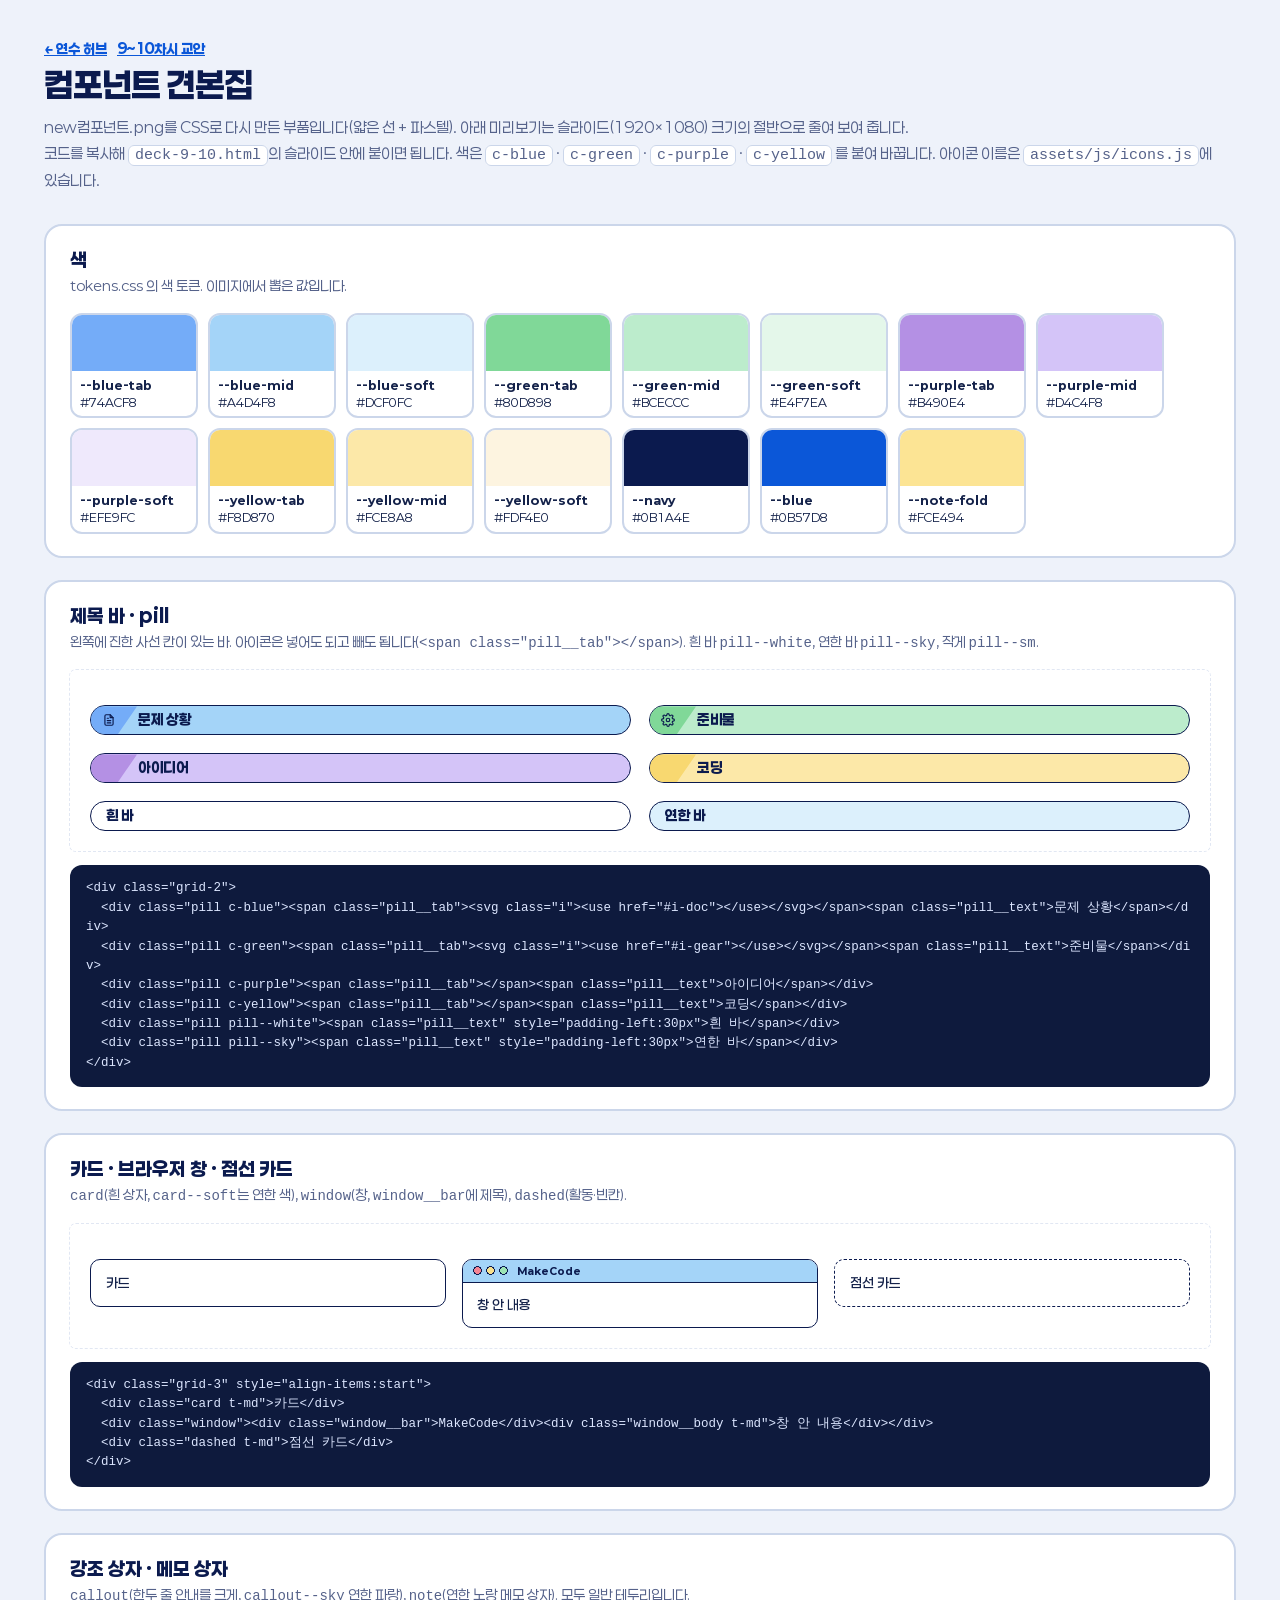
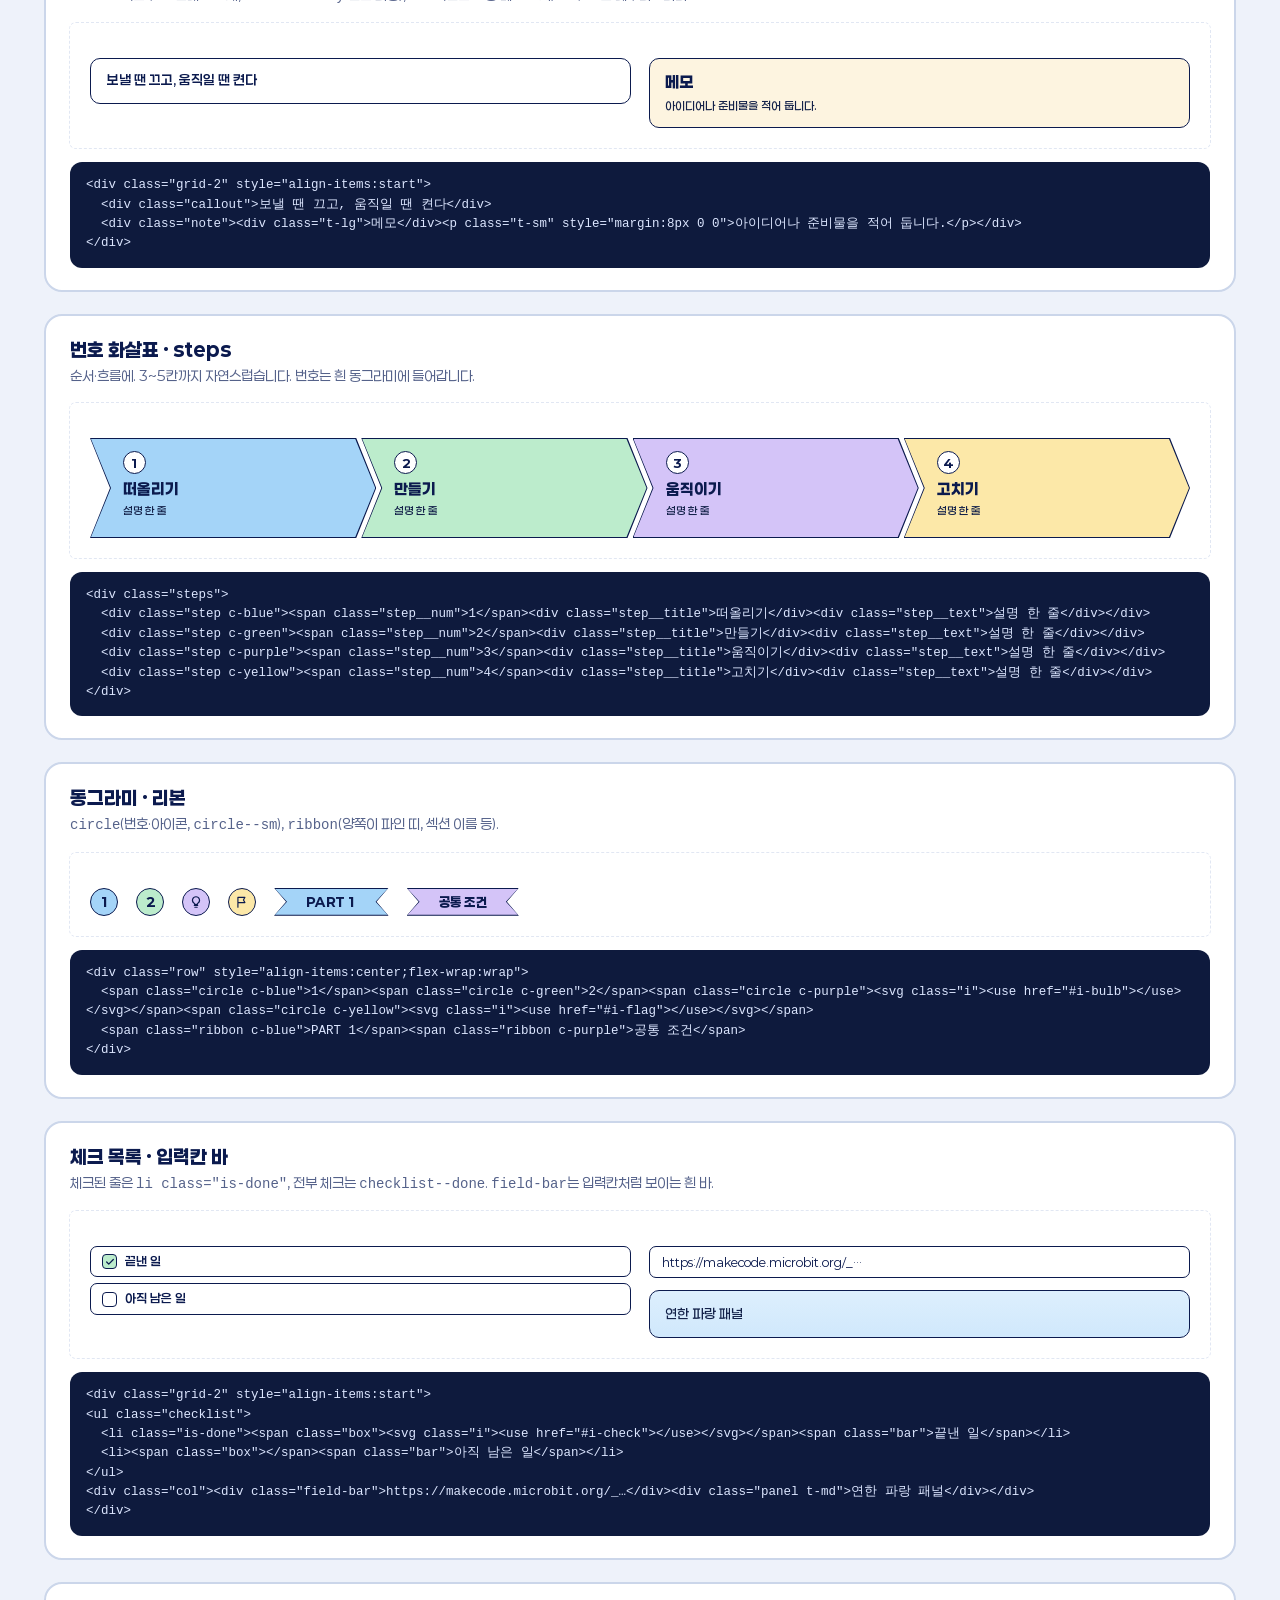
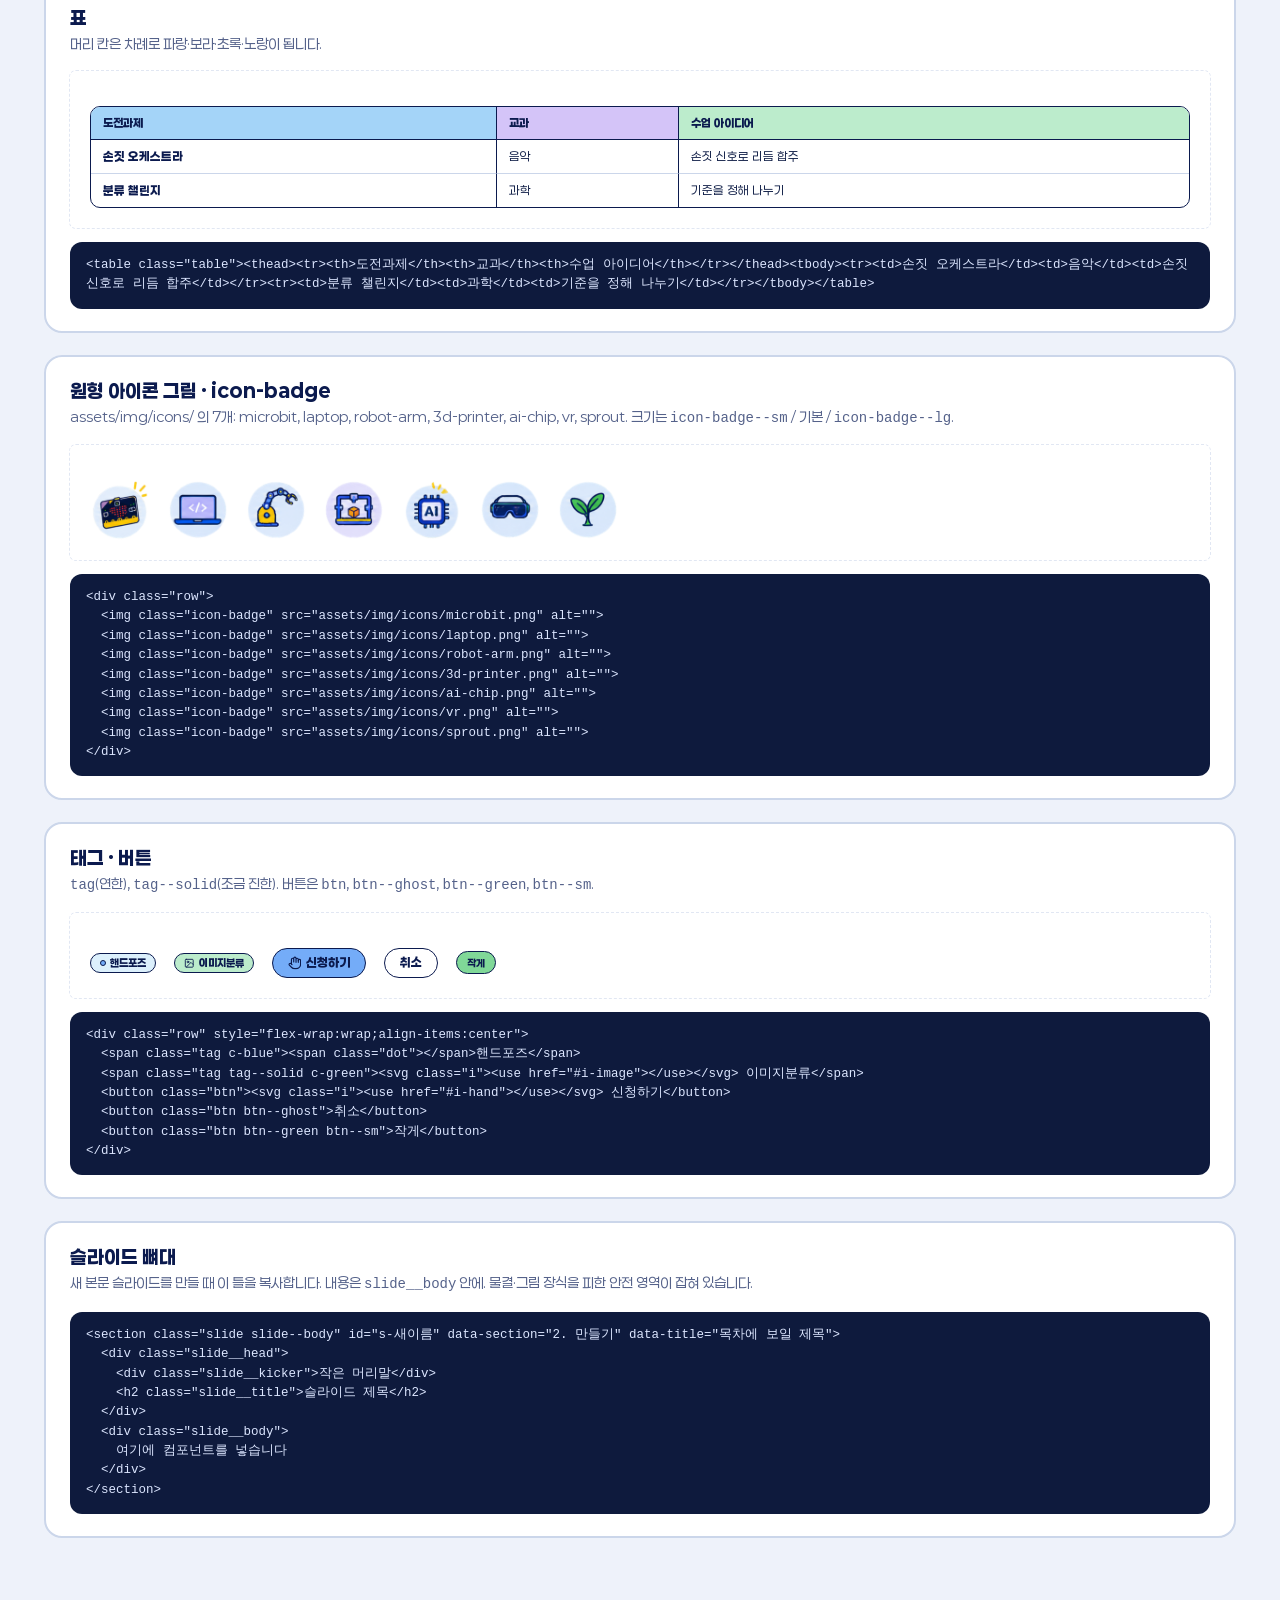
==== commit f4a302a6: "말풍선·메모 모양을 일반 테두리 상자로 - 말풍선 꼬리 없앤 강조 상자(callout)로 교체 - 메모 접힌 귀퉁이 없앰  Co-Authored-By: Claude Opus 5.5" ====
--- a/components.html
+++ b/components.html
@@ -71,11 +71,11 @@
   </section>
 
   <section class="demo">
-    <h2>말풍선 · 메모</h2>
-    <p class="desc"><code>bubble</code>(흰 말풍선, <code>bubble--sky</code> 연한 파랑, <code>bubble--right</code> 꼬리 오른쪽), <code>note</code>(접힌 귀퉁이 메모).</p>
+    <h2>강조 상자 · 메모 상자</h2>
+    <p class="desc"><code>callout</code>(한두 줄 안내를 크게, <code>callout--sky</code> 연한 파랑), <code>note</code>(연한 노랑 메모 상자). 모두 일반 테두리입니다.</p>
     <div class="demo__live">
 <div class="grid-2" style="align-items:start">
-  <div class="bubble">말풍선입니다</div>
+  <div class="callout">보낼 땐 끄고, 움직일 땐 켠다</div>
   <div class="note"><div class="t-lg">메모</div><p class="t-sm" style="margin:8px 0 0">아이디어나 준비물을 적어 둡니다.</p></div>
 </div>
     </div>
--- a/assets/css/components.css
+++ b/assets/css/components.css
@@ -75,33 +75,20 @@
 .window__body { flex: 1; padding: 24px 28px; min-height: 0; }
 .window__body--flush { padding: 0; }
 
-/* ---------- 메모 (접힌 귀퉁이) ---------- */
-.note {
-  position: relative; border: var(--stroke) solid var(--navy); border-radius: var(--r-md); background: var(--yellow-soft);
-  padding: 26px 30px; clip-path: polygon(0 0, calc(100% - 44px) 0, 100% 44px, 100% 100%, 0 100%);
-}
-.note::after {
-  content: ''; position: absolute; top: calc(-1 * var(--stroke)); right: calc(-1 * var(--stroke)); width: 44px; height: 44px;
-  border-left: var(--stroke) solid var(--navy); border-bottom: var(--stroke) solid var(--navy); border-bottom-left-radius: 8px;
-  background: linear-gradient(to bottom left, transparent calc(50% - 1.2px), var(--navy) calc(50% - 1.2px), var(--navy) calc(50% + 1.2px), var(--note-fold) calc(50% + 1.2px));
-}
+/* ---------- 메모 상자 (연한 노랑, 일반 테두리) ---------- */
+.note { border: var(--stroke) solid var(--navy); border-radius: var(--r-lg); background: var(--yellow-soft); padding: 26px 30px; }
 /* 예전 클립보드 카드 이름은 기본 카드처럼 보입니다 */
 .clip { border: var(--stroke) solid var(--navy); border-radius: var(--r-lg); background: var(--paper); padding: 26px 30px; }
 
-/* ---------- 말풍선 ---------- */
-.bubble {
-  --bb: var(--paper);
-  position: relative; border: var(--stroke) solid var(--navy); border-radius: var(--r-lg); background: var(--bb);
+/* ---------- 강조 상자 (callout) ----------
+   한두 줄 안내·설명을 크게 보여 줄 때. 일반 테두리 상자에 글자만 조금 큽니다.
+   <div class="callout">…</div>   연한 파랑: callout--sky
+   (예전 이름 bubble 도 같은 모양으로 보입니다) */
+.callout, .bubble {
+  border: var(--stroke) solid var(--navy); border-radius: var(--r-lg); background: var(--paper);
   padding: 24px 32px; font-size: 27px; font-weight: 600; color: var(--navy); line-height: 1.45;
 }
-.bubble::before { /* 꼬리 */
-  content: ''; position: absolute; left: 46px; bottom: -15px; width: 26px; height: 26px;
-  background: var(--bb); border-right: var(--stroke) solid var(--navy); border-bottom: var(--stroke) solid var(--navy);
-  transform: rotate(45deg) skew(8deg, 8deg); border-bottom-right-radius: 3px;
-}
-.bubble--right::before { left: auto; right: 46px; }
-.bubble--white { --bb: var(--paper); }
-.bubble--sky { --bb: var(--blue-soft); }
+.callout--sky, .bubble--sky { background: var(--blue-soft); }
 
 /* ---------- 리본 ---------- */
 .ribbon {
--- a/assets/css/deck.css
+++ b/assets/css/deck.css
@@ -252,8 +252,8 @@
 .sv-head__tags { display: flex; gap: 12px; align-items: center; }
 .sv-head__title { margin: 14px 0 0; font-size: 56px; font-weight: 800; line-height: 1.15; letter-spacing: -0.035em; color: var(--navy); }
 .sv-head__who { margin: 8px 0 0; font-size: 28px; font-weight: 700; color: var(--muted); }
-.sv-grid { position: absolute; left: 150px; right: 290px; top: 290px; bottom: 170px; display: grid; grid-template-columns: 900px 1fr; gap: 40px; }
-.sv-media { height: 100%; }
+.sv-grid { position: absolute; left: 150px; right: 290px; top: 278px; bottom: 150px; display: grid; grid-template-columns: 700px 1fr; grid-template-rows: auto 1fr; gap: 24px 28px; align-content: start; }
+.sv-media { align-self: start; }
 .sv-media .window__bar { justify-content: flex-start; }
 .sv-open { margin-left: auto; font-size: 19px; font-weight: 800; color: var(--blue-deep); text-decoration: none; display: inline-flex; align-items: center; gap: 6px; }
 .sv-open:hover { text-decoration: underline; }
@@ -263,11 +263,16 @@
 .sv-media__fallback::before { content: ''; position: absolute; inset: 0; background: rgba(255,255,255,.55); }
 .sv-media__fallback > * { position: relative; }
 .sv-media__note { font-size: 22px; font-weight: 700; color: var(--navy); }
-.sv-side { display: flex; flex-direction: column; gap: 28px; min-width: 0; }
-.sv-desc { font-size: 26px !important; font-weight: 500 !important; line-height: 1.55 !important; white-space: pre-line; }
-.sv-links { display: flex; gap: 14px; flex-wrap: wrap; }
-.sv-code { flex: 1; min-height: 0; }
-.sv-code iframe { width: 100%; height: 100%; border: 0; }
+/* MakeCode 블록 그림 */
+.sv-code { align-self: stretch; min-width: 0; }
+.sv-code__body { position: relative; background: #F3F6FB; }
+.sv-code__view { position: absolute; inset: 0; width: 100%; display: flex; align-items: center; justify-content: center; padding: 16px; border: 0; background: none; font: inherit; color: inherit; cursor: zoom-in; }
+.sv-code__view.is-empty, .sv-code__view.is-error { cursor: default; }
+.sv-code__img { position: absolute; inset: 0; background: center / contain no-repeat; }
+.sv-code__msg { font-size: 20px; font-weight: 700; color: var(--muted); text-align: center; line-height: 1.5; }
+.sv-code__msg small { font-size: 16px; font-weight: 600; }
+.sv-code__zoom { position: absolute; right: 12px; bottom: 12px; display: inline-flex; align-items: center; gap: 6px; padding: 5px 12px; border-radius: 999px; background: rgba(255, 255, 255, .94); border: var(--stroke) solid var(--navy); font-size: 16px; font-weight: 800; color: var(--navy); }
+.sv-desc { grid-column: 1 / -1; align-self: start; max-width: 1240px; font-size: 22px !important; font-weight: 500 !important; line-height: 1.5 !important; white-space: pre-line; padding: 16px 28px !important; }
 .sample-flag { display: inline-flex; align-items: center; height: 36px; padding: 0 14px; border-radius: 999px; background: var(--yellow-tab); border: var(--stroke) solid var(--navy); font-size: 18px; font-weight: 800; color: var(--navy); }
 
 /* 관리자에게만 보이는 것 */
